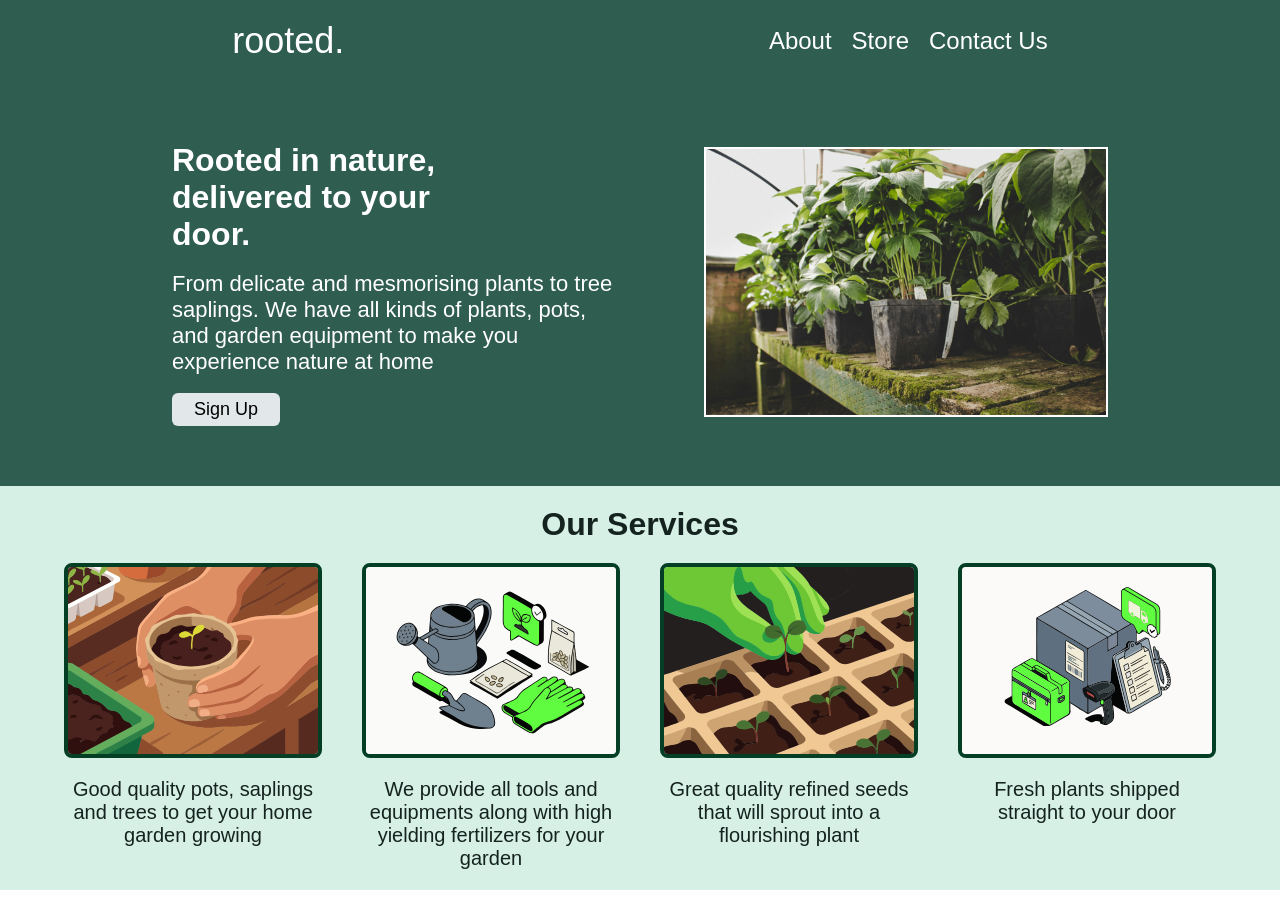
==== odin-landing-page/index.html @ 3d9a244b "Add a new project 'rooted.' (WIP) A landing-page project for TOP Flexbox/Project: Landing Page. Cont" ====
<!DOCTYPE html>
<html>
    <head lang="en">
        <meta charset="UTF-8">
        <title>rooted.</title>
        <link rel="stylesheet" href="style.css">
    </head>
    <body>
        <div class="top">
            <div class="header">
                <div class="logo">rooted.</div>
                <ul class="header-links">
                    <li><a href="#">About</a></li>
                    <li><a href="#">Store</a></li>
                    <li><a href="#">Contact Us</a></li>
                </ul>
            </div>

            <div class="top-content">
                <div class="left">
                    <div class="headline">Rooted in nature, delivered to your door.</div>
                    <div class="subtext">
                        From delicate and mesmorising plants to tree saplings. We have all kinds of 
                        plants, pots, and garden equipment to make you experience nature at home
                    </div>
                    <button class="sign-button">Sign Up</button>
                </div>
                <div class="right">
                    <img src="./img/rachel-clark-p771ki7ZuJU-unsplash.jpg" alt="Photo of potted plants by Rachel Clark" class="top-img" width="400px">
                </div>
            </div>
        </div>

        <div class="mid">
            <div class="info-head">Our Services</div>
            <div class="lower-cont">
                <div class="service">
                    <img src="./img/alghozy-Uw_Jk3h7p_M-unsplash.svg" width="250">
                    <p class="text">Good quality pots, saplings and trees to get your home garden growing</p>
                </div>
                <div class="service">
                    <img src="./img/alghozy-dLF7VMJZM6A-unsplash-tools.svg" width="250">
                    <p class="text">We provide all tools and equipments along with high yielding fertilizers for your garden</p>
                </div>
                <div class="service">
                    <img src="./img/alghozy-uKx3OvEPTKc-unsplash-seedling.svg" width="250">
                    <p class="text">Great quality refined seeds that will sprout into a flourishing plant</p>
                </div>
                <div class="service">
                    <img src="./img/alghozy-CXrawrJylKo-unsplash-shipping.svg" width="250">
                    <p class="text">Fresh plants shipped straight to your door</p>
                </div>
            </div>
        </div>
    </body>
</html>
---- odin-landing-page/style.css ----
body{
    font-family: Calibri, sans-serif;
    margin: 0;
    color: white
}

.header{
    display: flex;
    justify-content: space-around;
    align-items: center;
    font-size: 36px;
    padding: 20px;
    margin-bottom: 60px;
}

.header-links{
    display: flex;
    gap: 20px;
    font-size: 24px;
    margin: 0;
    padding: 0;
}

.top{
    background-color: #2f5d50;
    padding-bottom: 60px;
}

.top-content{
    display: flex;
    flex-direction: row;
    justify-content: space-evenly;
    align-items: center;
    gap: 50px;
    margin: 0 auto;
    max-width: 1000px;
}

.headline{
    font-size: 32px;
    font-weight: bold;
    max-width: 300px;
}

.subtext{
    font-size: 22px;
    margin-top: 18px;
}

.left{
    max-width: 450px;
}

.top-img{
    border: 2px solid rgb(255, 255, 255);
}

.sign-button{
    border-radius: 6px;
    padding: 6px 22px;
    margin-top: 18px;
    background-color: #e2e8ea;
    font-size: 18px;
    font-weight: 500;
    border: none;
}

ul{
    list-style-type: none;
}

a{
    text-decoration: none;
    color: white;
}

.mid{
    display: flex;
    flex-direction: column;
    align-items: center;
}

.info-head{
    color: rgb(20, 35, 31);
    margin-top: 20px;
    font-size: 32px;
    font-weight: 600;
}

.mid{
    background-color: #d7f0e5;
}

.lower-cont{
    display: flex;
    gap: 48px;
    margin-top: 20px;
    align-items: flex-start;
    justify-content: center;
}

.service{
    display: flex;
    flex-direction: column;
    align-items: center;
    max-width: 250px;
}

.lower-cont p{
    color: rgb(20, 35, 31);
    font-size: 20px;
    text-align: center;
}

.lower-cont img{
    border: 4px solid rgb(3, 62, 37);
    border-radius: 8px;
}
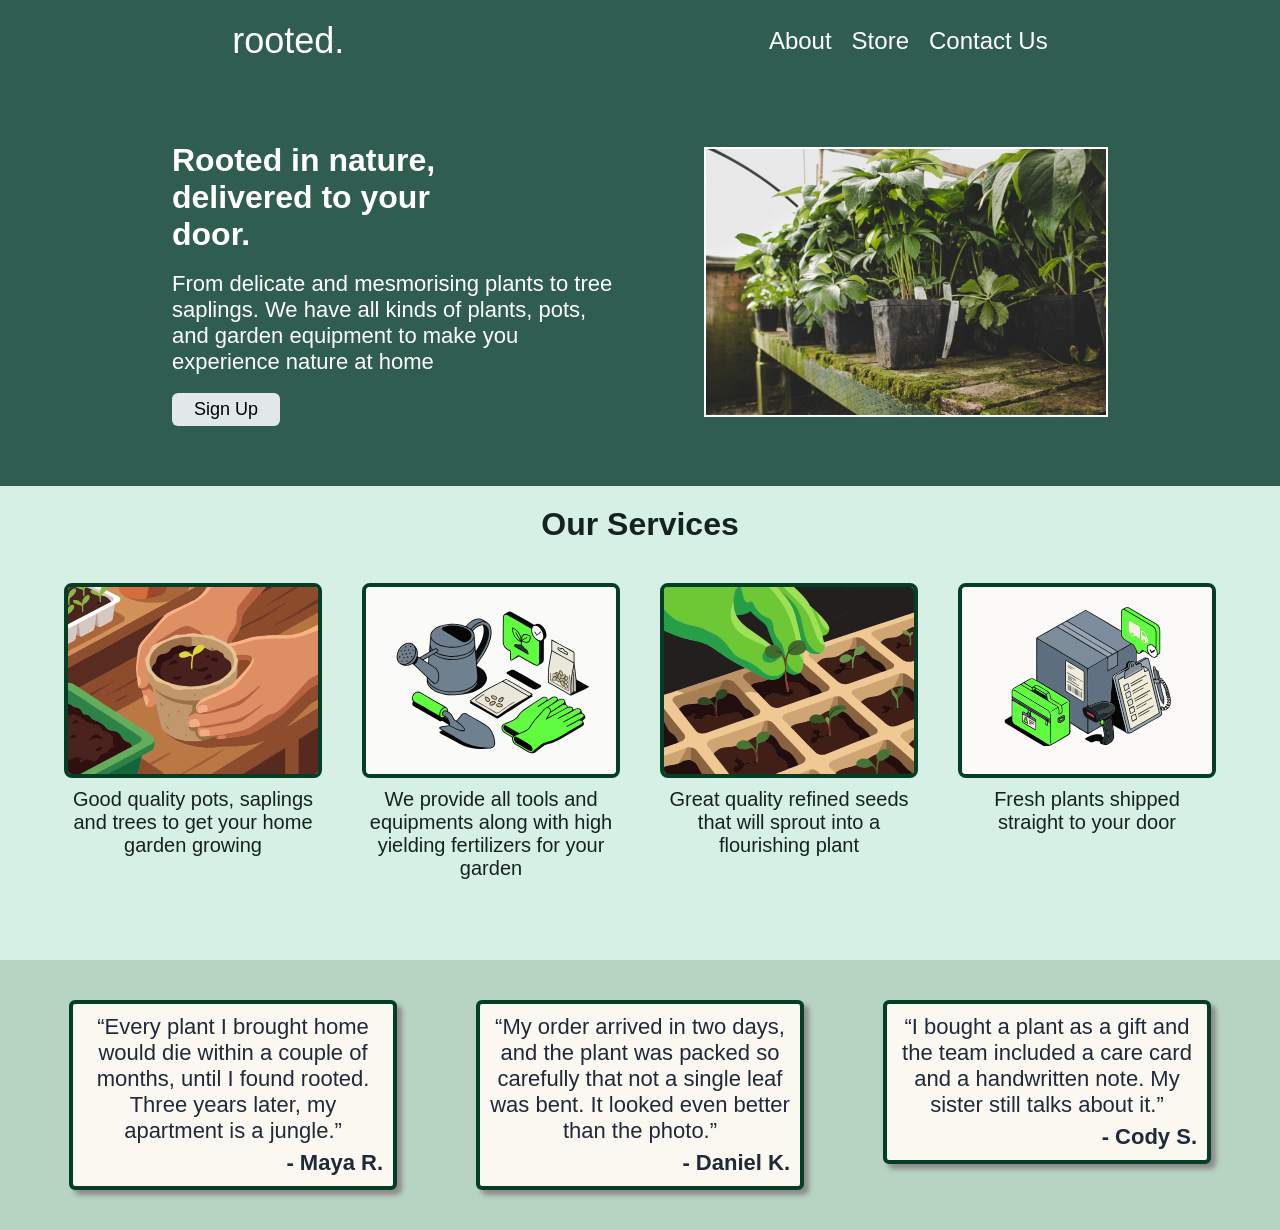
==== commit 84543611: "Add customer testimonials" ====
--- a/odin-landing-page/index.html
+++ b/odin-landing-page/index.html
@@ -52,5 +52,29 @@
                 </div>
             </div>
         </div>
+
+        <div class="testimonial">
+            <div class="rew1">
+                <p>
+                    “Every plant I brought home would die within a couple of months, until I found rooted. 
+                Three years later, my apartment is a jungle.”
+                </p>
+                <p class="customer">- Maya R.</p>
+            </div>
+            <div class="rew2">
+                <p>
+                    “My order arrived in two days, and the plant was packed so carefully 
+                    that not a single leaf was bent. It looked even better than the photo.”
+                </p>
+                <p class="customer">- Daniel K.</p>
+            </div>
+            <div class="rew2">
+                <p>
+                    “I bought a plant as a gift and the team included a care card and a handwritten note. 
+                    My sister still talks about it.”
+                </p>
+                <p class="customer">- Cody S.</p>
+            </div>
+        </div>
     </body>
 </html>
--- a/odin-landing-page/style.css
+++ b/odin-landing-page/style.css
@@ -1,3 +1,7 @@
+*{
+    margin: 0;
+}
+
 body{
     font-family: Calibri, sans-serif;
     margin: 0;
@@ -28,6 +32,8 @@
 
 .top-content{
     display: flex;
+    flex: 1;
+    flex-wrap: wrap;
     flex-direction: row;
     justify-content: space-evenly;
     align-items: center;
@@ -97,6 +103,10 @@
     margin-top: 20px;
     align-items: flex-start;
     justify-content: center;
+    padding-bottom: 80px;
+    padding-top: 20px;
+    flex: 1;
+    flex-wrap: wrap;
 }
 
 .service{
@@ -110,9 +120,43 @@
     color: rgb(20, 35, 31);
     font-size: 20px;
     text-align: center;
+    padding-top: 10px;
 }
 
 .lower-cont img{
     border: 4px solid rgb(3, 62, 37);
     border-radius: 8px;
+}
+
+.testimonial{
+    background-color: #b7d3c2;
+    color: #1F2937;
+    padding: 40px;
+    display: flex;
+    flex: 1;
+    flex-wrap: wrap;
+    justify-content: space-evenly;
+    align-items: flex-start;
+    gap: 50px;
+    text-align: center;
+    font-size: 22px;
+}
+
+.rew1,
+.rew2,
+.rew3{
+    background-color: #faf8f1;
+    display: flex;
+    flex-direction: column;
+    max-width: 300px;
+    border: 4px solid rgb(3, 62, 37);
+    border-radius: 6px;
+    padding: 10px;
+    box-shadow: 5px 5px 5px rgb(140, 139, 139)
+}
+
+.customer{
+    font-weight: 700;
+    text-align: right;
+    padding-top: 6px;
 }
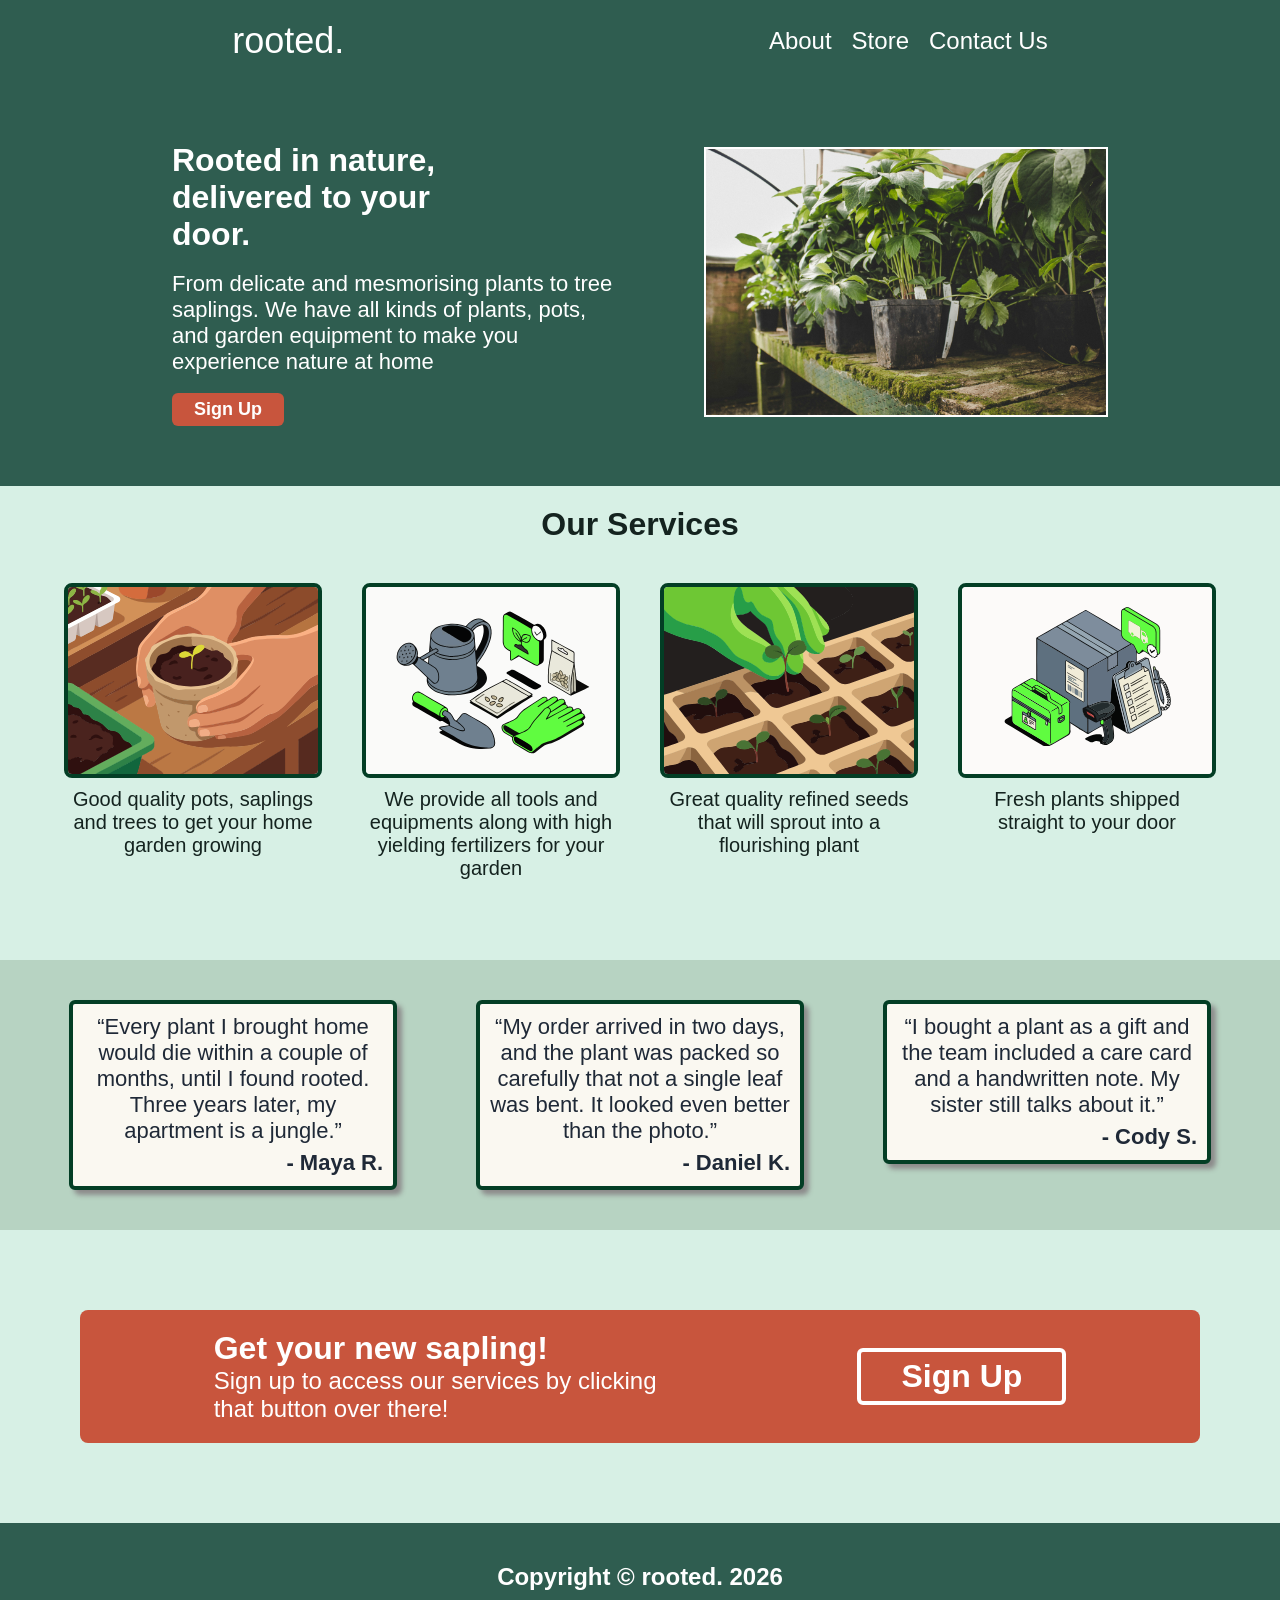
==== commit b41a5ffe: "Add final call-to-action and footer" ====
--- a/odin-landing-page/index.html
+++ b/odin-landing-page/index.html
@@ -19,7 +19,7 @@
             <div class="top-content">
                 <div class="left">
                     <div class="headline">Rooted in nature, delivered to your door.</div>
-                    <div class="subtext">
+                    <div class="left subtext">
                         From delicate and mesmorising plants to tree saplings. We have all kinds of 
                         plants, pots, and garden equipment to make you experience nature at home
                     </div>
@@ -31,50 +31,64 @@
             </div>
         </div>
 
-        <div class="mid">
-            <div class="info-head">Our Services</div>
-            <div class="lower-cont">
-                <div class="service">
-                    <img src="./img/alghozy-Uw_Jk3h7p_M-unsplash.svg" width="250">
-                    <p class="text">Good quality pots, saplings and trees to get your home garden growing</p>
+        <div class="main">
+            <div class="mid">
+                <div class="info-head">Our Services</div>
+                <div class="lower-cont">
+                    <div class="service">
+                        <img src="./img/alghozy-Uw_Jk3h7p_M-unsplash.svg" width="250">
+                        <p class="text">Good quality pots, saplings and trees to get your home garden growing</p>
+                    </div>
+                    <div class="service">
+                        <img src="./img/alghozy-dLF7VMJZM6A-unsplash-tools.svg" width="250">
+                        <p class="text">We provide all tools and equipments along with high yielding fertilizers for your garden</p>
+                    </div>
+                    <div class="service">
+                        <img src="./img/alghozy-uKx3OvEPTKc-unsplash-seedling.svg" width="250">
+                        <p class="text">Great quality refined seeds that will sprout into a flourishing plant</p>
+                    </div>
+                    <div class="service">
+                        <img src="./img/alghozy-CXrawrJylKo-unsplash-shipping.svg" width="250">
+                        <p class="text">Fresh plants shipped straight to your door</p>
+                    </div>
                 </div>
-                <div class="service">
-                    <img src="./img/alghozy-dLF7VMJZM6A-unsplash-tools.svg" width="250">
-                    <p class="text">We provide all tools and equipments along with high yielding fertilizers for your garden</p>
+            </div>
+
+            <div class="testimonial">
+                <div class="rew1">
+                    <p>
+                        “Every plant I brought home would die within a couple of months, until I found rooted. 
+                    Three years later, my apartment is a jungle.”
+                    </p>
+                    <p class="customer">- Maya R.</p>
                 </div>
-                <div class="service">
-                    <img src="./img/alghozy-uKx3OvEPTKc-unsplash-seedling.svg" width="250">
-                    <p class="text">Great quality refined seeds that will sprout into a flourishing plant</p>
+                <div class="rew2">
+                    <p>
+                        “My order arrived in two days, and the plant was packed so carefully 
+                        that not a single leaf was bent. It looked even better than the photo.”
+                    </p>
+                    <p class="customer">- Daniel K.</p>
                 </div>
-                <div class="service">
-                    <img src="./img/alghozy-CXrawrJylKo-unsplash-shipping.svg" width="250">
-                    <p class="text">Fresh plants shipped straight to your door</p>
+                <div class="rew2">
+                    <p>
+                        “I bought a plant as a gift and the team included a care card and a handwritten note. 
+                        My sister still talks about it.”
+                    </p>
+                    <p class="customer">- Cody S.</p>
                 </div>
+            </div>
+
+            <div class="call-to-action">
+                <div class="left">
+                    <p class="head">Get your new sapling!</p>
+                    <p class="subtext">Sign up to access our services by clicking that button over there!</p>
+                </div>
+                <button>Sign Up</button>
             </div>
         </div>
 
-        <div class="testimonial">
-            <div class="rew1">
-                <p>
-                    “Every plant I brought home would die within a couple of months, until I found rooted. 
-                Three years later, my apartment is a jungle.”
-                </p>
-                <p class="customer">- Maya R.</p>
-            </div>
-            <div class="rew2">
-                <p>
-                    “My order arrived in two days, and the plant was packed so carefully 
-                    that not a single leaf was bent. It looked even better than the photo.”
-                </p>
-                <p class="customer">- Daniel K.</p>
-            </div>
-            <div class="rew2">
-                <p>
-                    “I bought a plant as a gift and the team included a care card and a handwritten note. 
-                    My sister still talks about it.”
-                </p>
-                <p class="customer">- Cody S.</p>
-            </div>
+        <div class="footer">
+            <p>Copyright © rooted. 2026</p>
         </div>
     </body>
 </html>
--- a/odin-landing-page/style.css
+++ b/odin-landing-page/style.css
@@ -5,7 +5,8 @@
 body{
     font-family: Calibri, sans-serif;
     margin: 0;
-    color: white
+    color: white;
+    background-color: #d7f0e5;
 }
 
 .header{
@@ -25,6 +26,10 @@
     padding: 0;
 }
 
+.main{
+    flex: 1;
+}
+
 .top{
     background-color: #2f5d50;
     padding-bottom: 60px;
@@ -48,7 +53,7 @@
     max-width: 300px;
 }
 
-.subtext{
+.left.subtext{
     font-size: 22px;
     margin-top: 18px;
 }
@@ -65,9 +70,10 @@
     border-radius: 6px;
     padding: 6px 22px;
     margin-top: 18px;
-    background-color: #e2e8ea;
+    background-color: #c8553d;
+    color: white;
     font-size: 18px;
-    font-weight: 500;
+    font-weight: 700;
     border: none;
 }
 
@@ -84,6 +90,7 @@
     display: flex;
     flex-direction: column;
     align-items: center;
+    background-color: #d7f0e5;
 }
 
 .info-head{
@@ -91,10 +98,6 @@
     margin-top: 20px;
     font-size: 32px;
     font-weight: 600;
-}
-
-.mid{
-    background-color: #d7f0e5;
 }
 
 .lower-cont{
@@ -159,4 +162,47 @@
     font-weight: 700;
     text-align: right;
     padding-top: 6px;
+}
+
+.call-to-action{
+    display: flex;
+    background-color: #c8553d;
+    color: white;
+    padding: 20px;
+    justify-content: space-evenly;
+    font-size: 24px;
+    margin: 80px;
+    border-radius: 8px;
+    align-items: center;
+    justify-self: center;
+    gap: 80px;
+}
+
+.call-to-action button{
+    background-color: #c8553d;
+    color: white;
+    border: 4px solid white;
+    border-radius: 6px;
+    padding: 6px 40px;
+    font-size: 32px;
+    font-weight: 700;
+}
+
+.call-to-action .head{
+    font-size: 32px;
+    font-weight: 700;
+}
+
+.call-to-action .left{
+    display: flex;
+    flex-direction: column;
+}
+
+.footer{
+    color: white;
+    font-size: 24px;
+    padding: 40px;
+    text-align: center;
+    font-weight: 700;
+    background-color:#2f5d50;
 }
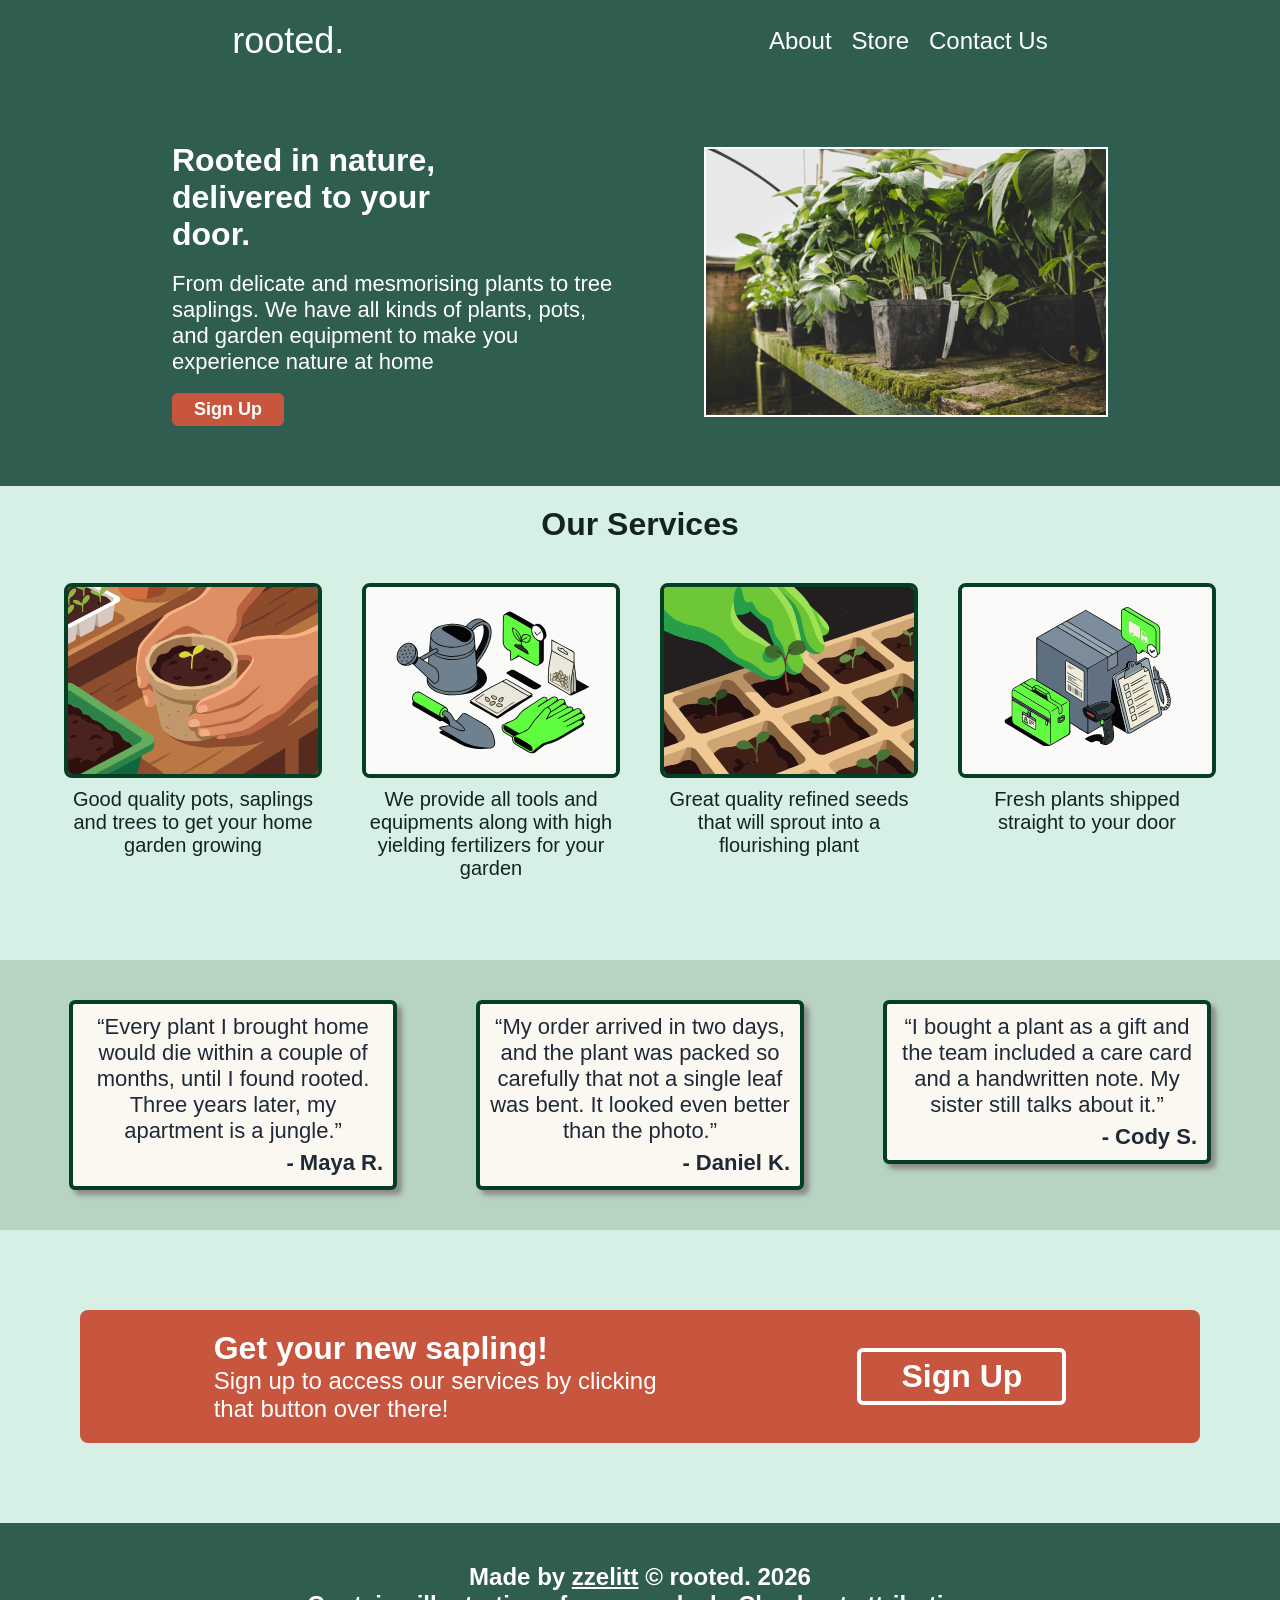
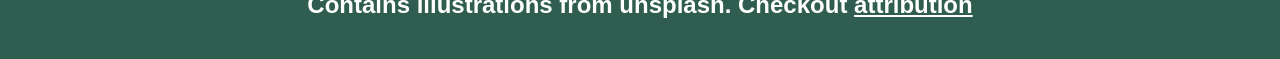
==== commit 08918315: "Finish the assignment and add attributions in a README.md file" ====
--- a/odin-landing-page/index.html
+++ b/odin-landing-page/index.html
@@ -88,7 +88,8 @@
         </div>
 
         <div class="footer">
-            <p>Copyright © rooted. 2026</p>
+            <p>Made by <a href="https://github.com/zzelitt">zzelitt</a> © rooted. 2026</p>
+            <p>Contains illustrations from unsplash. Checkout <a href="https://github.com/zzelitt/odin-project/blob/odin-landing-page/README.md">attribution</a></p>
         </div>
     </body>
 </html>
--- a/odin-landing-page/style.css
+++ b/odin-landing-page/style.css
@@ -205,4 +205,8 @@
     text-align: center;
     font-weight: 700;
     background-color:#2f5d50;
+}
+
+.footer a{
+    text-decoration-line: underline;
 }
